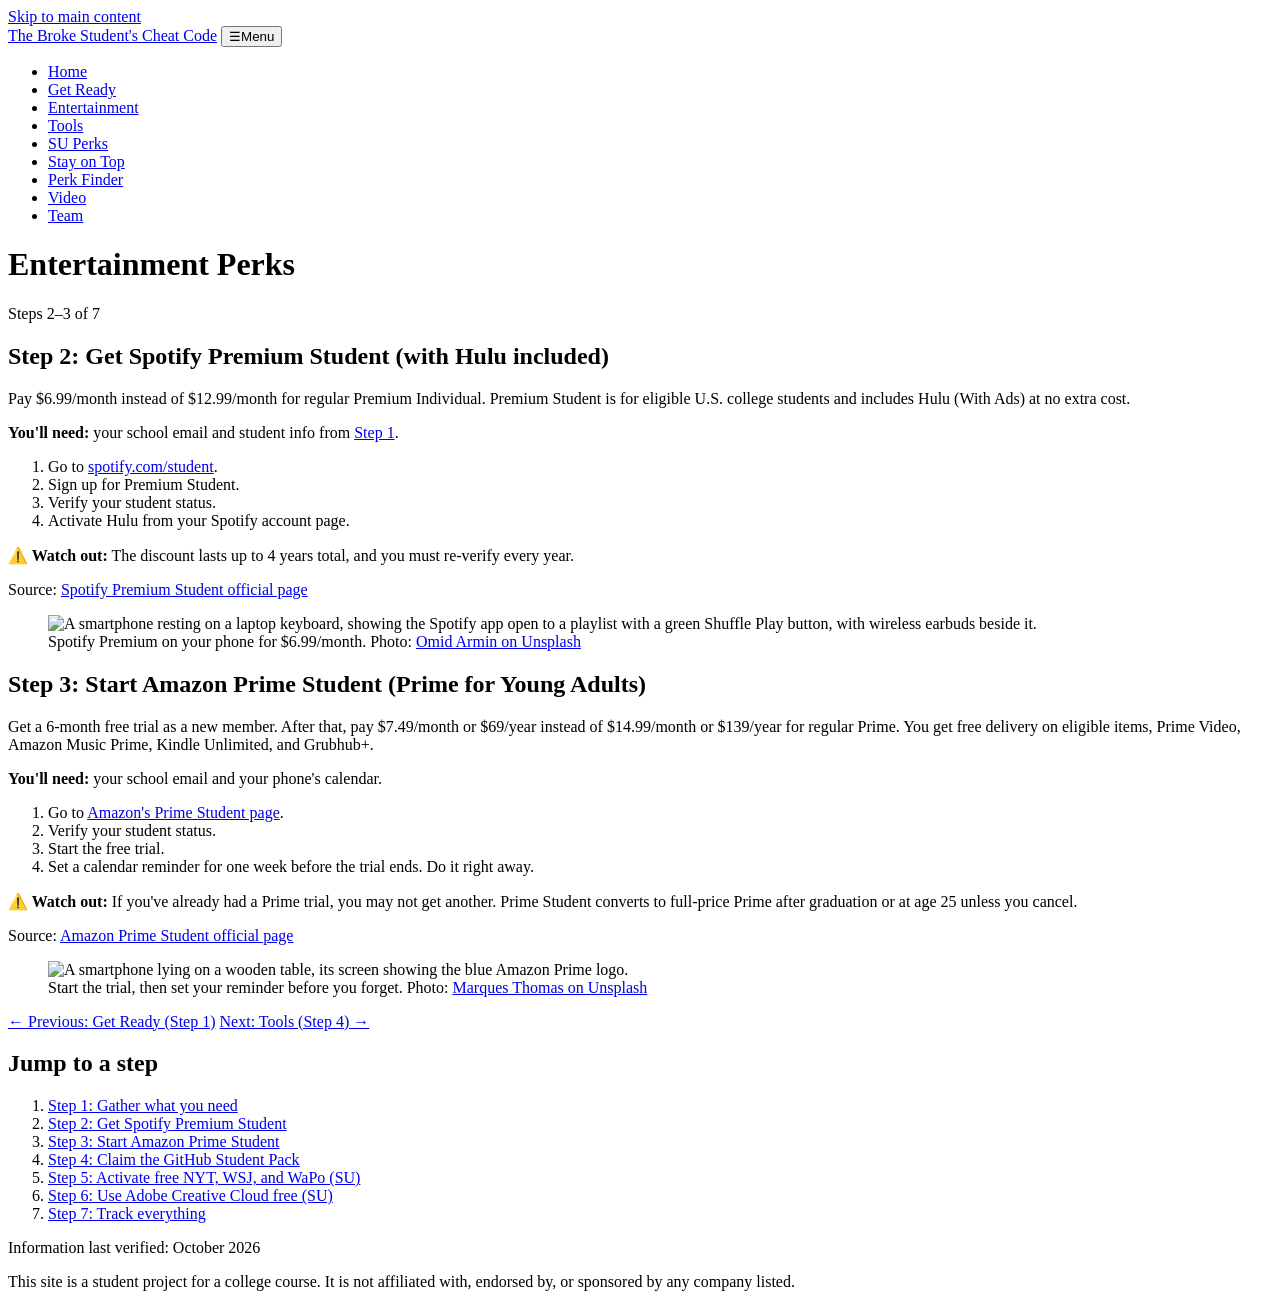
==== entertainment.html @ 4d83a7c1 "Add files via upload" ====
<!DOCTYPE html>
<html lang="en">
<head>
  <meta charset="utf-8">
  <meta name="viewport" content="width=device-width, initial-scale=1">
  <title>Steps 2–3: Entertainment Perks | The Broke Student's Cheat Code</title>
  <meta name="description" content="Steps 2 and 3 of 7: get Spotify Premium Student with Hulu included, and start Amazon Prime Student.">
  <link rel="stylesheet" href="css/styles.css">
  <script src="js/main.js"></script>
</head>
<body>
  <a class="skip-link" href="#main">Skip to main content</a>

  <header class="site-header">
    <div class="header-inner">
      <a class="site-title" href="index.html">The Broke Student's Cheat Code</a>
      <button class="menu-toggle" type="button" aria-expanded="false" aria-controls="site-nav"><span class="bars" aria-hidden="true">☰</span>Menu</button>
      <nav id="site-nav" aria-label="Main">
        <ul>
          <li><a href="index.html">Home</a></li>
          <li><a href="get-ready.html">Get Ready</a></li>
          <li><a href="entertainment.html" aria-current="page">Entertainment</a></li>
          <li><a href="tools.html">Tools</a></li>
          <li><a href="su-perks.html">SU Perks</a></li>
          <li><a href="stay-on-top.html">Stay on Top</a></li>
          <li><a href="perk-finder.html">Perk Finder</a></li>
          <li><a href="video.html">Video</a></li>
          <li><a href="team.html">Team</a></li>
        </ul>
      </nav>
    </div>
  </header>

  <main id="main" tabindex="-1">
    <div class="container">
      <h1>Entertainment Perks</h1>
      <p class="progress">Steps 2–3 of 7</p>
      <div class="progress-bar" aria-hidden="true"><span style="width: 43%"></span></div>

      <section class="step" id="step-2" aria-labelledby="step-2-title">
        <h2 id="step-2-title">Step 2: Get Spotify Premium Student (with Hulu included)</h2>
        <div class="step-body">
          <div class="step-text">
            <p>Pay $6.99/month instead of $12.99/month for regular Premium Individual. Premium Student is for eligible U.S. college students and includes Hulu (With Ads) at no extra cost.</p>
            <p class="need"><strong>You'll need:</strong> your school email and student info from <a href="get-ready.html#step-1">Step 1</a>.</p>
            <ol class="substeps">
              <li>Go to <a href="https://www.spotify.com/us/student/">spotify.com/student</a>.</li>
              <li>Sign up for Premium Student.</li>
              <li>Verify your student status.</li>
              <li>Activate Hulu from your Spotify account page.</li>
            </ol>
            <div class="callout callout-warn" role="note">
              <p><strong><span aria-hidden="true">⚠️ </span>Watch out:</strong> The discount lasts up to 4 years total, and you must re-verify every year.</p>
            </div>
            <p class="source">Source: <a href="https://www.spotify.com/us/student/">Spotify Premium Student official page</a></p>
          </div>
          <figure>
            <img src="images/step2.jpg" width="800" height="600"
                 alt="A smartphone resting on a laptop keyboard, showing the Spotify app open to a playlist with a green Shuffle Play button, with wireless earbuds beside it."
                 data-photo="phone showing the Spotify app">
            <figcaption>Spotify Premium on your phone for $6.99/month. Photo: <a href="https://unsplash.com/photos/iphone-6-on-macbook-pro-GIm5OV5rY0w">Omid Armin on Unsplash</a></figcaption>
          </figure>
        </div>
      </section>

      <section class="step" id="step-3" aria-labelledby="step-3-title">
        <h2 id="step-3-title">Step 3: Start Amazon Prime Student (Prime for Young Adults)</h2>
        <div class="step-body">
          <div class="step-text">
            <p>Get a 6-month free trial as a new member. After that, pay $7.49/month or $69/year instead of $14.99/month or $139/year for regular Prime. You get free delivery on eligible items, Prime Video, Amazon Music Prime, Kindle Unlimited, and Grubhub+.</p>
            <p class="need"><strong>You'll need:</strong> your school email and your phone's calendar.</p>
            <ol class="substeps">
              <li>Go to <a href="https://www.amazon.com/amazonprime?planOptimizationId=WLPStudentMonthlyEligiblePlans">Amazon's Prime Student page</a>.</li>
              <li>Verify your student status.</li>
              <li>Start the free trial.</li>
              <li>Set a calendar reminder for one week before the trial ends. Do it right away.</li>
            </ol>
            <div class="callout callout-warn" role="note">
              <p><strong><span aria-hidden="true">⚠️ </span>Watch out:</strong> If you've already had a Prime trial, you may not get another. Prime Student converts to full-price Prime after graduation or at age 25 unless you cancel.</p>
            </div>
            <p class="source">Source: <a href="https://www.amazon.com/amazonprime?planOptimizationId=WLPStudentMonthlyEligiblePlans">Amazon Prime Student official page</a></p>
          </div>
          <figure>
            <img src="images/step3.jpg" width="800" height="600"
                 alt="A smartphone lying on a wooden table, its screen showing the blue Amazon Prime logo."
                 data-photo="phone showing the Amazon Prime logo">
            <figcaption>Start the trial, then set your reminder before you forget. Photo: <a href="https://unsplash.com/photos/a-phone-with-the-amazon-prime-logo-on-it-MZJzaEcUkCI">Marques Thomas on Unsplash</a></figcaption>
          </figure>
        </div>
      </section>

      <nav class="pager" aria-label="Step navigation">
        <a class="prev" href="get-ready.html">← Previous: Get Ready (Step 1)</a>
        <a class="next" href="tools.html">Next: Tools (Step 4) →</a>
      </nav>
    </div>
  </main>

  <footer class="site-footer">
    <div class="footer-inner">
      <nav aria-label="All steps">
        <h2 class="footer-heading">Jump to a step</h2>
        <ol class="footer-steps">
          <li><a href="get-ready.html#step-1">Step 1: Gather what you need</a></li>
          <li><a href="entertainment.html#step-2">Step 2: Get Spotify Premium Student</a></li>
          <li><a href="entertainment.html#step-3">Step 3: Start Amazon Prime Student</a></li>
          <li><a href="tools.html#step-4">Step 4: Claim the GitHub Student Pack</a></li>
          <li><a href="su-perks.html#step-5">Step 5: Activate free NYT, WSJ, and WaPo (SU)</a></li>
          <li><a href="su-perks.html#step-6">Step 6: Use Adobe Creative Cloud free (SU)</a></li>
          <li><a href="stay-on-top.html#step-7">Step 7: Track everything</a></li>
        </ol>
      </nav>
      <p class="footer-note">Information last verified: October 2026</p>
      <p class="footer-note">This site is a student project for a college course. It is not affiliated with, endorsed by, or sponsored by any company listed.</p>
    </div>
  </footer>
</body>
</html>
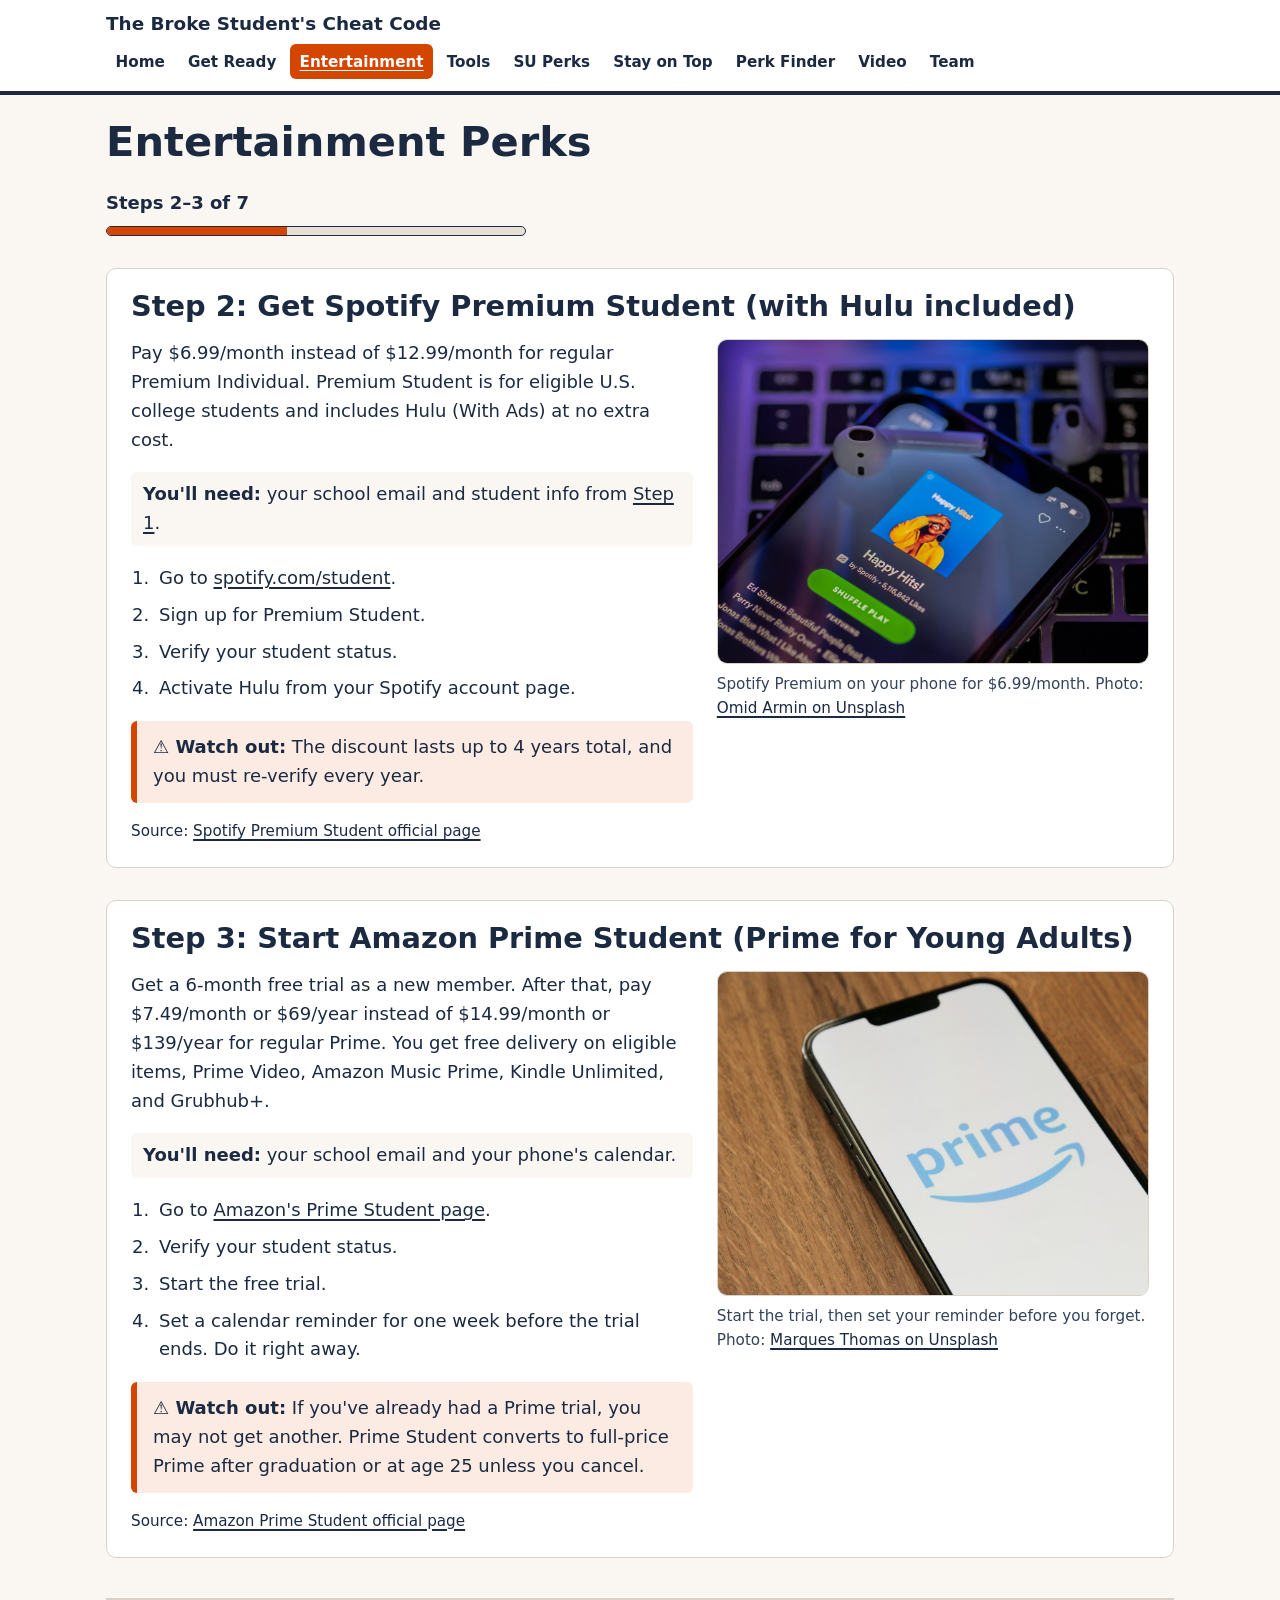
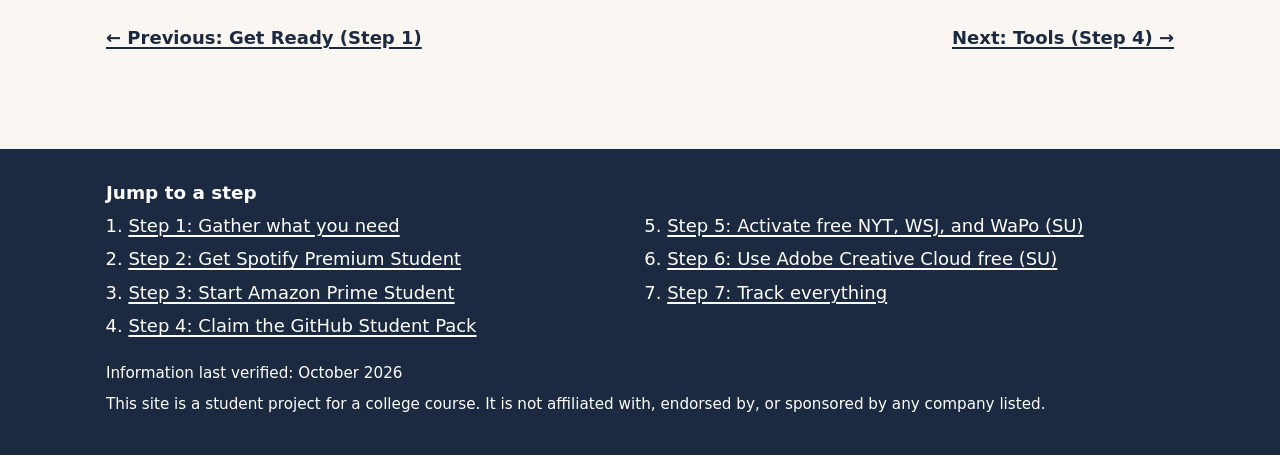
==== commit 9827b5e9: "Add files via upload" ====
--- a/entertainment.html
+++ b/entertainment.html
@@ -5,8 +5,8 @@
   <meta name="viewport" content="width=device-width, initial-scale=1">
   <title>Steps 2–3: Entertainment Perks | The Broke Student's Cheat Code</title>
   <meta name="description" content="Steps 2 and 3 of 7: get Spotify Premium Student with Hulu included, and start Amazon Prime Student.">
-  <link rel="stylesheet" href="css/styles.css">
-  <script src="js/main.js"></script>
+  <link rel="stylesheet" href="styles.css">
+  <script src="main.js"></script>
 </head>
 <body>
   <a class="skip-link" href="#main">Skip to main content</a>
@@ -55,7 +55,7 @@
             <p class="source">Source: <a href="https://www.spotify.com/us/student/">Spotify Premium Student official page</a></p>
           </div>
           <figure>
-            <img src="images/step2.jpg" width="800" height="600"
+            <img src="step2.jpg" width="800" height="600"
                  alt="A smartphone resting on a laptop keyboard, showing the Spotify app open to a playlist with a green Shuffle Play button, with wireless earbuds beside it."
                  data-photo="phone showing the Spotify app">
             <figcaption>Spotify Premium on your phone for $6.99/month. Photo: <a href="https://unsplash.com/photos/iphone-6-on-macbook-pro-GIm5OV5rY0w">Omid Armin on Unsplash</a></figcaption>
@@ -81,7 +81,7 @@
             <p class="source">Source: <a href="https://www.amazon.com/amazonprime?planOptimizationId=WLPStudentMonthlyEligiblePlans">Amazon Prime Student official page</a></p>
           </div>
           <figure>
-            <img src="images/step3.jpg" width="800" height="600"
+            <img src="step3.jpg" width="800" height="600"
                  alt="A smartphone lying on a wooden table, its screen showing the blue Amazon Prime logo."
                  data-photo="phone showing the Amazon Prime logo">
             <figcaption>Start the trial, then set your reminder before you forget. Photo: <a href="https://unsplash.com/photos/a-phone-with-the-amazon-prime-logo-on-it-MZJzaEcUkCI">Marques Thomas on Unsplash</a></figcaption>
--- a/styles.css
+++ b/styles.css
@@ -0,0 +1,373 @@
+/* =========================================================
+   The Broke Student's Cheat Code — shared styles
+   Palette: navy #1B2A41 (text), off-white #FAF7F2 (background),
+   orange #D44500 (buttons/highlights only, always with white text).
+   White on #D44500 = 4.5:1, navy on #FAF7F2 = 13.6:1.
+   ========================================================= */
+
+:root {
+  --navy: #1B2A41;
+  --navy-soft: #34435a;
+  --bg: #FAF7F2;
+  --card: #FFFFFF;
+  --accent: #D44500;
+  --accent-dark: #A63600;
+  --line: #D9D3C7;
+  --tip-bg: #E7EEF7;
+  --warn-bg: #FCEBE2;
+  --radius: 10px;
+  --measure: 70ch;
+}
+
+*,
+*::before,
+*::after { box-sizing: border-box; }
+
+html { -webkit-text-size-adjust: 100%; }
+
+body {
+  margin: 0;
+  background: var(--bg);
+  color: var(--navy);
+  font-family: system-ui, -apple-system, "Segoe UI", Roboto, "Helvetica Neue", Arial, sans-serif;
+  font-size: 18px;
+  line-height: 1.6;
+  overflow-wrap: break-word;
+}
+
+img { max-width: 100%; height: auto; display: block; }
+
+h1, h2, h3 { line-height: 1.25; margin: 1.5em 0 0.5em; }
+h1 { font-size: clamp(1.9rem, 5vw, 2.6rem); margin-top: 0.5em; }
+h2 { font-size: clamp(1.4rem, 3.5vw, 1.8rem); }
+h3 { font-size: 1.2rem; }
+
+a { color: var(--navy); text-decoration-thickness: 2px; text-underline-offset: 3px; }
+a:hover { color: var(--accent-dark); }
+
+/* Visible focus on everything interactive */
+a:focus-visible,
+button:focus-visible,
+iframe:focus-visible,
+[tabindex]:focus-visible {
+  outline: 3px solid var(--navy);
+  outline-offset: 3px;
+  border-radius: 3px;
+}
+
+/* ---------- Skip link ---------- */
+.skip-link {
+  position: absolute;
+  left: 1rem;
+  top: -100px;
+  background: var(--accent);
+  color: #fff;
+  padding: 0.6rem 1rem;
+  font-weight: 700;
+  z-index: 100;
+  border-radius: 0 0 var(--radius) var(--radius);
+}
+.skip-link:focus { top: 0; color: #fff; }
+
+/* ---------- Layout ---------- */
+.container {
+  width: 100%;
+  max-width: 1100px;
+  margin: 0 auto;
+  padding: 0 1rem;
+}
+.prose { max-width: var(--measure); }
+
+main { display: block; padding-bottom: 3rem; }
+
+/* ---------- Header + nav ---------- */
+.site-header {
+  background: var(--card);
+  border-bottom: 4px solid var(--navy);
+}
+.header-inner {
+  max-width: 1100px;
+  margin: 0 auto;
+  padding: 0.75rem 1rem;
+  display: flex;
+  flex-wrap: wrap;
+  align-items: center;
+  justify-content: space-between;
+  gap: 0.5rem;
+}
+.site-title {
+  font-weight: 800;
+  font-size: 1.15rem;
+  text-decoration: none;
+  line-height: 1.3;
+}
+.site-title:hover { text-decoration: underline; }
+
+.menu-toggle {
+  display: none;
+  font: inherit;
+  font-weight: 700;
+  background: var(--navy);
+  color: #fff;
+  border: 2px solid var(--navy);
+  border-radius: var(--radius);
+  padding: 0.4rem 0.9rem;
+  cursor: pointer;
+}
+.menu-toggle .bars { margin-right: 0.4rem; }
+
+#site-nav ul {
+  list-style: none;
+  margin: 0;
+  padding: 0;
+  display: flex;
+  flex-wrap: wrap;
+  gap: 0.25rem;
+}
+#site-nav a {
+  display: block;
+  padding: 0.35rem 0.6rem;
+  border-radius: 6px;
+  text-decoration: none;
+  font-weight: 600;
+  font-size: 0.95rem;
+}
+#site-nav a:hover { text-decoration: underline; color: var(--navy); }
+#site-nav a[aria-current="page"] {
+  background: var(--accent);
+  color: #fff;
+  text-decoration: underline;
+}
+
+/* Mobile: collapse nav behind the menu button (only when JS is running) */
+@media (max-width: 860px) {
+  .js .menu-toggle { display: inline-block; }
+  #site-nav { width: 100%; }
+  #site-nav ul { flex-direction: column; padding-top: 0.5rem; }
+  #site-nav a { padding: 0.6rem 0.75rem; font-size: 1rem; }
+  .js #site-nav { display: none; }
+  .js .menu-toggle[aria-expanded="true"] + #site-nav { display: block; }
+}
+
+/* ---------- Buttons ---------- */
+.btn {
+  display: inline-block;
+  font: inherit;
+  font-weight: 700;
+  text-decoration: none;
+  padding: 0.75rem 1.25rem;
+  border-radius: var(--radius);
+  border: 2px solid var(--accent);
+  background: var(--accent);
+  color: #fff;
+  cursor: pointer;
+  line-height: 1.3;
+}
+.btn:hover { background: var(--accent-dark); border-color: var(--accent-dark); color: #fff; text-decoration: underline; }
+.btn-secondary { background: var(--card); color: var(--navy); border-color: var(--navy); }
+.btn-secondary:hover { background: var(--navy); border-color: var(--navy); color: #fff; }
+.btn-row { display: flex; flex-wrap: wrap; gap: 0.75rem; margin: 1.5rem 0; }
+
+/* ---------- Hero ---------- */
+.hero {
+  display: grid;
+  gap: 2rem;
+  align-items: center;
+  padding: 2rem 0 1rem;
+}
+.hero-hook { font-size: 1.25rem; max-width: 50ch; }
+@media (min-width: 860px) {
+  .hero { grid-template-columns: 1.1fr 1fr; }
+}
+
+/* ---------- Cards / panels ---------- */
+.panel {
+  background: var(--card);
+  border: 1px solid var(--line);
+  border-radius: var(--radius);
+  padding: 1.25rem 1.5rem;
+  margin: 1.5rem 0;
+}
+.panel h2 { margin-top: 0; }
+
+.step-overview { padding-left: 1.4rem; }
+.step-overview li { margin-bottom: 0.4rem; }
+.badge-su {
+  display: inline-block;
+  font-size: 0.8rem;
+  font-weight: 700;
+  border: 2px solid var(--navy);
+  border-radius: 999px;
+  padding: 0 0.5rem;
+  margin-left: 0.3rem;
+  vertical-align: middle;
+}
+
+/* ---------- Step pages ---------- */
+.progress { font-weight: 700; margin: 0.25rem 0 0.5rem; }
+.progress-bar {
+  height: 10px;
+  background: #E6E0D4;
+  border-radius: 999px;
+  overflow: hidden;
+  max-width: 420px;
+  border: 1px solid var(--navy);
+}
+.progress-bar span { display: block; height: 100%; background: var(--accent); }
+
+.step {
+  background: var(--card);
+  border: 1px solid var(--line);
+  border-radius: var(--radius);
+  padding: 1.25rem 1.5rem 1.5rem;
+  margin: 2rem 0;
+  scroll-margin-top: 1rem;
+}
+.step h2 { margin-top: 0; }
+.step-body { display: grid; gap: 1.5rem; }
+@media (min-width: 860px) {
+  .step-body { grid-template-columns: minmax(0, 1.3fr) minmax(0, 1fr); align-items: start; }
+}
+.step-text > :first-child { margin-top: 0; }
+.need { background: var(--bg); border-radius: 6px; padding: 0.5rem 0.75rem; }
+.substeps { padding-left: 1.5rem; }
+.substeps li { margin-bottom: 0.5rem; padding-left: 0.25rem; }
+.source { font-size: 0.95rem; margin-bottom: 0; }
+
+/* Figures + missing-image placeholder */
+figure { margin: 0; }
+figure img { border-radius: var(--radius); border: 1px solid var(--line); width: 100%; }
+figcaption { font-size: 0.95rem; margin-top: 0.5rem; color: var(--navy-soft); }
+.photo-placeholder {
+  display: flex;
+  align-items: center;
+  justify-content: center;
+  text-align: center;
+  aspect-ratio: 4 / 3;
+  width: 100%;
+  padding: 1rem;
+  border: 3px dashed var(--navy);
+  border-radius: var(--radius);
+  background: repeating-linear-gradient(45deg, #F2EEE6, #F2EEE6 12px, #EBE5DA 12px, #EBE5DA 24px);
+  font-weight: 700;
+  font-size: 1rem;
+}
+.photo-placeholder.round { aspect-ratio: 1 / 1; }
+
+/* Callouts: label text + icon carry meaning, not color alone */
+.callout {
+  border-left: 6px solid var(--navy);
+  background: var(--tip-bg);
+  border-radius: 6px;
+  padding: 0.75rem 1rem;
+  margin: 1rem 0;
+}
+.callout p { margin: 0; }
+.callout-warn { background: var(--warn-bg); border-left-color: var(--accent); }
+
+/* Previous / Next */
+.pager {
+  display: flex;
+  flex-wrap: wrap;
+  justify-content: space-between;
+  gap: 1rem;
+  margin: 2.5rem 0 1rem;
+  padding-top: 1.5rem;
+  border-top: 2px solid var(--line);
+}
+.pager a { font-weight: 700; }
+.pager .next { margin-left: auto; }
+
+/* ---------- Tracker table ---------- */
+.table-wrap { overflow-x: auto; margin: 1rem 0; }
+table { border-collapse: collapse; width: 100%; background: var(--card); font-size: 0.95rem; }
+caption { text-align: left; font-weight: 700; padding-bottom: 0.5rem; }
+th, td { border: 1px solid var(--navy); padding: 0.6rem; text-align: left; vertical-align: top; min-width: 7rem; }
+thead th { background: var(--navy); color: #fff; }
+td.blank { height: 2.5rem; }
+
+/* ---------- Perk finder ---------- */
+.filters { display: none; flex-wrap: wrap; gap: 0.5rem; margin: 1rem 0; }
+.js .filters { display: flex; }
+.filter-btn {
+  font: inherit;
+  font-weight: 600;
+  padding: 0.45rem 0.9rem;
+  border-radius: 999px;
+  border: 2px solid var(--navy);
+  background: var(--card);
+  color: var(--navy);
+  cursor: pointer;
+}
+.filter-btn:hover { text-decoration: underline; }
+.filter-btn[aria-pressed="true"] { background: var(--accent); border-color: var(--accent); color: #fff; }
+.filter-btn[aria-pressed="true"]::before { content: "✓ "; }
+.results-count { font-weight: 700; min-height: 1.6em; }
+
+.card-grid {
+  list-style: none;
+  padding: 0;
+  margin: 1rem 0;
+  display: grid;
+  gap: 1.25rem;
+  grid-template-columns: repeat(auto-fill, minmax(min(100%, 280px), 1fr));
+}
+.card {
+  background: var(--card);
+  border: 1px solid var(--line);
+  border-top: 6px solid var(--navy);
+  border-radius: var(--radius);
+  padding: 1.25rem;
+  display: flex;
+  flex-direction: column;
+}
+.card[hidden] { display: none; }
+.card h2, .card h3 { margin-top: 0; font-size: 1.25rem; }
+.card .claim { margin-top: auto; font-weight: 700; }
+.tags { list-style: none; padding: 0; margin: 0 0 1rem; display: flex; flex-wrap: wrap; gap: 0.4rem; }
+.tags li { font-size: 0.85rem; font-weight: 600; border: 1px solid var(--navy); border-radius: 999px; padding: 0.05rem 0.6rem; }
+
+/* ---------- Video ---------- */
+.video-frame { position: relative; width: 100%; aspect-ratio: 16 / 9; background: var(--navy); border-radius: var(--radius); overflow: hidden; }
+.video-frame iframe { position: absolute; inset: 0; width: 100%; height: 100%; border: 0; }
+.video-frame.vertical { aspect-ratio: 9 / 16; max-width: 360px; margin: 1.5rem auto; }
+
+/* ---------- Team ---------- */
+.team-grid {
+  display: grid;
+  gap: 1.5rem;
+  grid-template-columns: repeat(auto-fit, minmax(min(100%, 280px), 1fr));
+  margin: 1.5rem 0;
+}
+.bio-card { background: var(--card); border: 1px solid var(--line); border-radius: var(--radius); padding: 1.25rem; }
+.bio-card h2 { margin: 1rem 0 0.25rem; font-size: 1.35rem; }
+.bio-card .role { font-weight: 700; margin: 0 0 0.75rem; }
+.bio-card figure img { aspect-ratio: 1 / 1; object-fit: cover; object-position: 50% 25%; }
+
+/* ---------- Footer ---------- */
+.site-footer { background: var(--navy); color: #fff; padding: 2rem 0; margin-top: 2rem; }
+.site-footer a { color: #fff; }
+.site-footer a:hover { color: #FFD9C4; }
+.site-footer a:focus-visible { outline-color: #fff; }
+.footer-inner { max-width: 1100px; margin: 0 auto; padding: 0 1rem; }
+.footer-heading { font-size: 1.15rem; margin: 0 0 0.5rem; }
+.footer-steps { padding-left: 1.4rem; columns: 2 260px; column-gap: 2rem; margin: 0 0 1.25rem; }
+.footer-steps li { margin-bottom: 0.3rem; break-inside: avoid; }
+.footer-note { font-size: 0.95rem; margin: 0.4rem 0; }
+
+/* ---------- Motion ---------- */
+html { scroll-behavior: smooth; }
+@media (prefers-reduced-motion: reduce) {
+  html { scroll-behavior: auto; }
+  *, *::before, *::after { animation: none !important; transition: none !important; }
+}
+
+/* ---------- Print ---------- */
+@media print {
+  .skip-link, .site-header, .site-footer, .pager, .no-print, .progress-bar { display: none !important; }
+  body { background: #fff; color: #000; font-size: 12pt; }
+  .step, .panel { border: none; padding: 0; }
+  thead th { background: #fff; color: #000; }
+  th, td { border-color: #000; }
+  a { color: #000; }
+}
